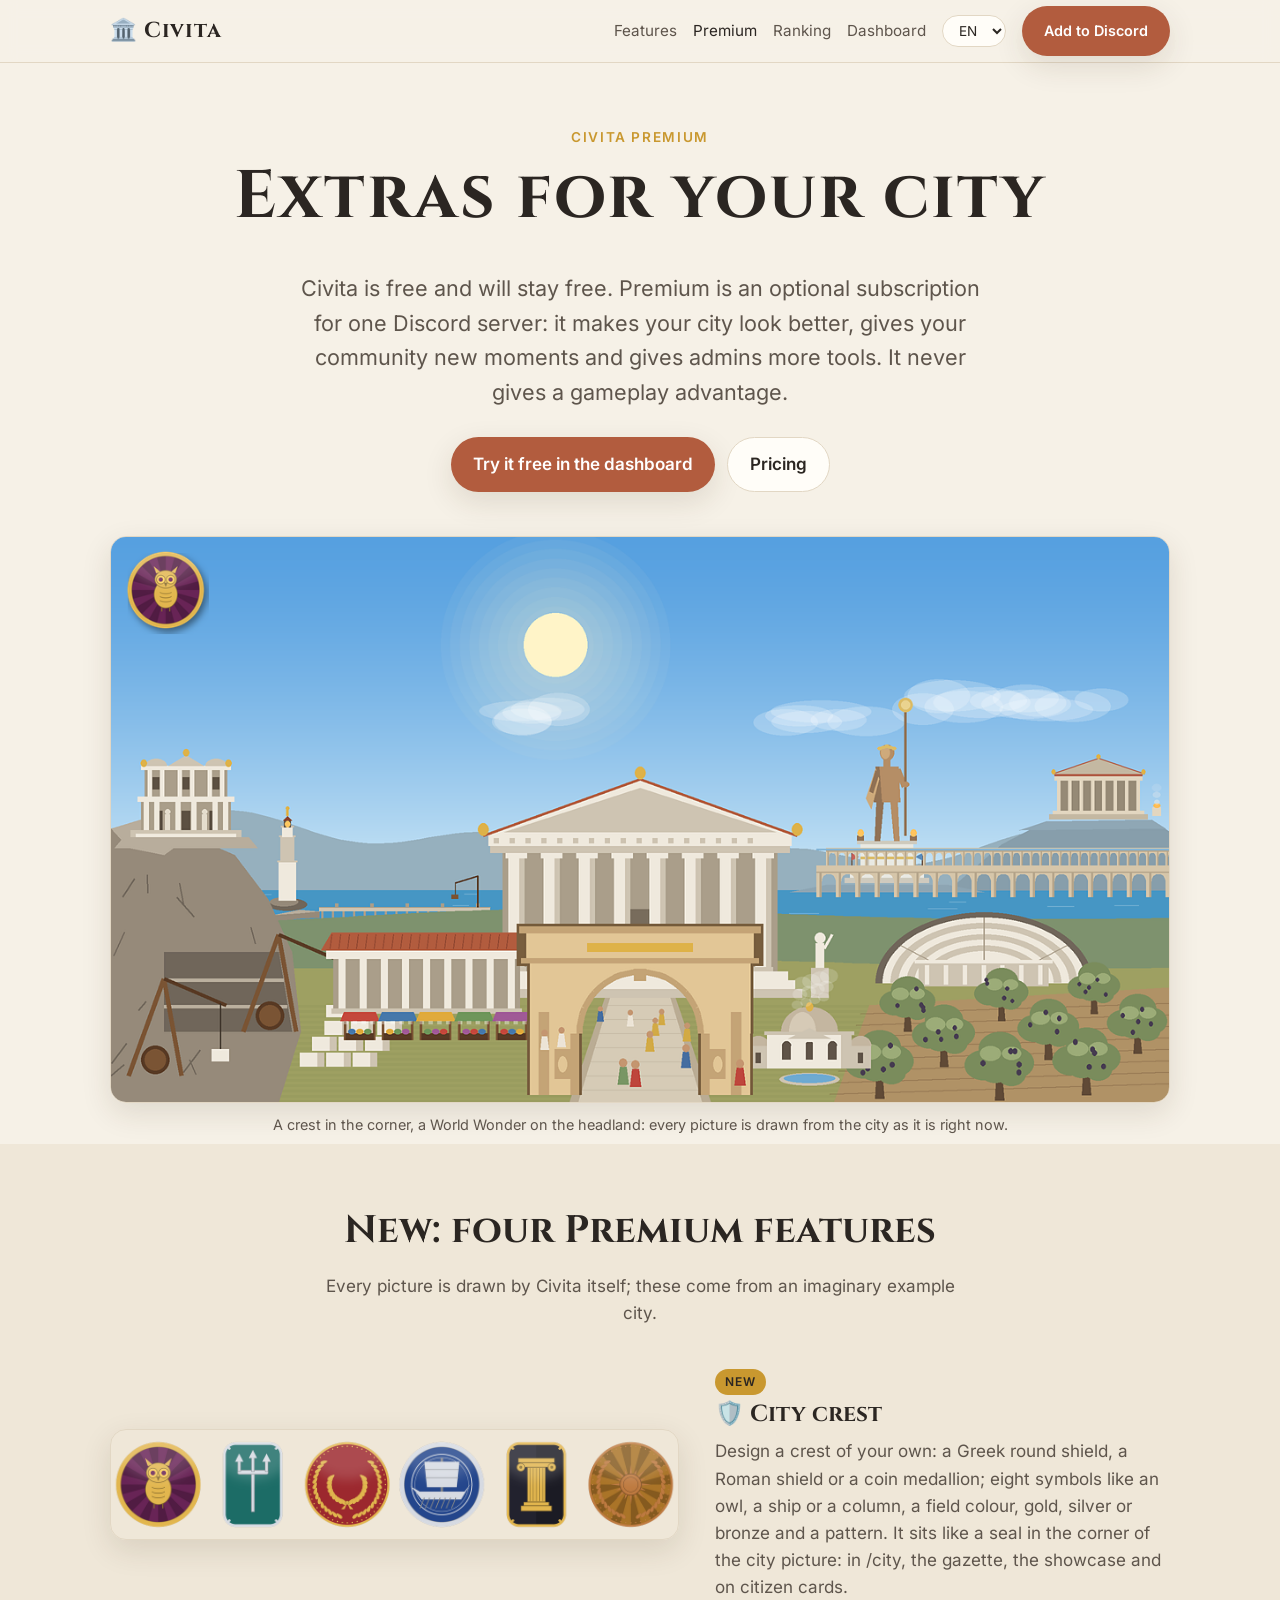
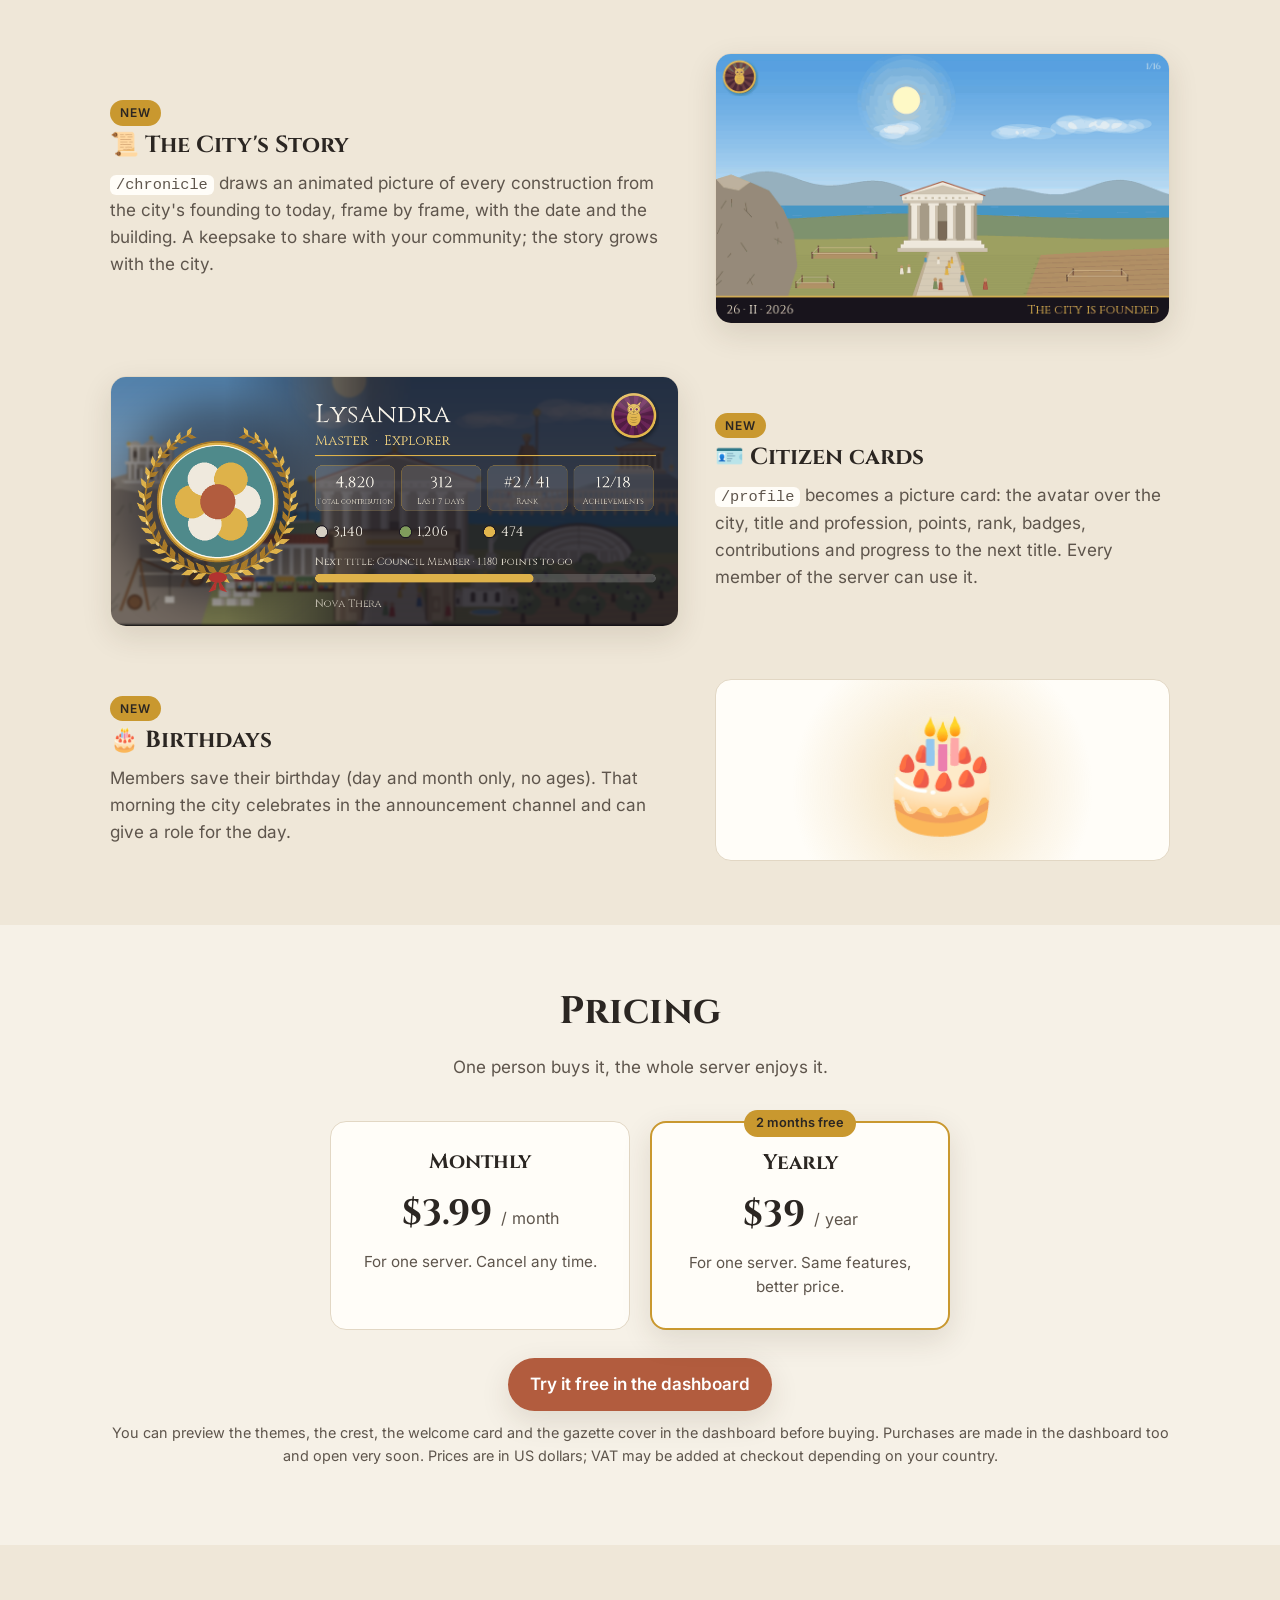
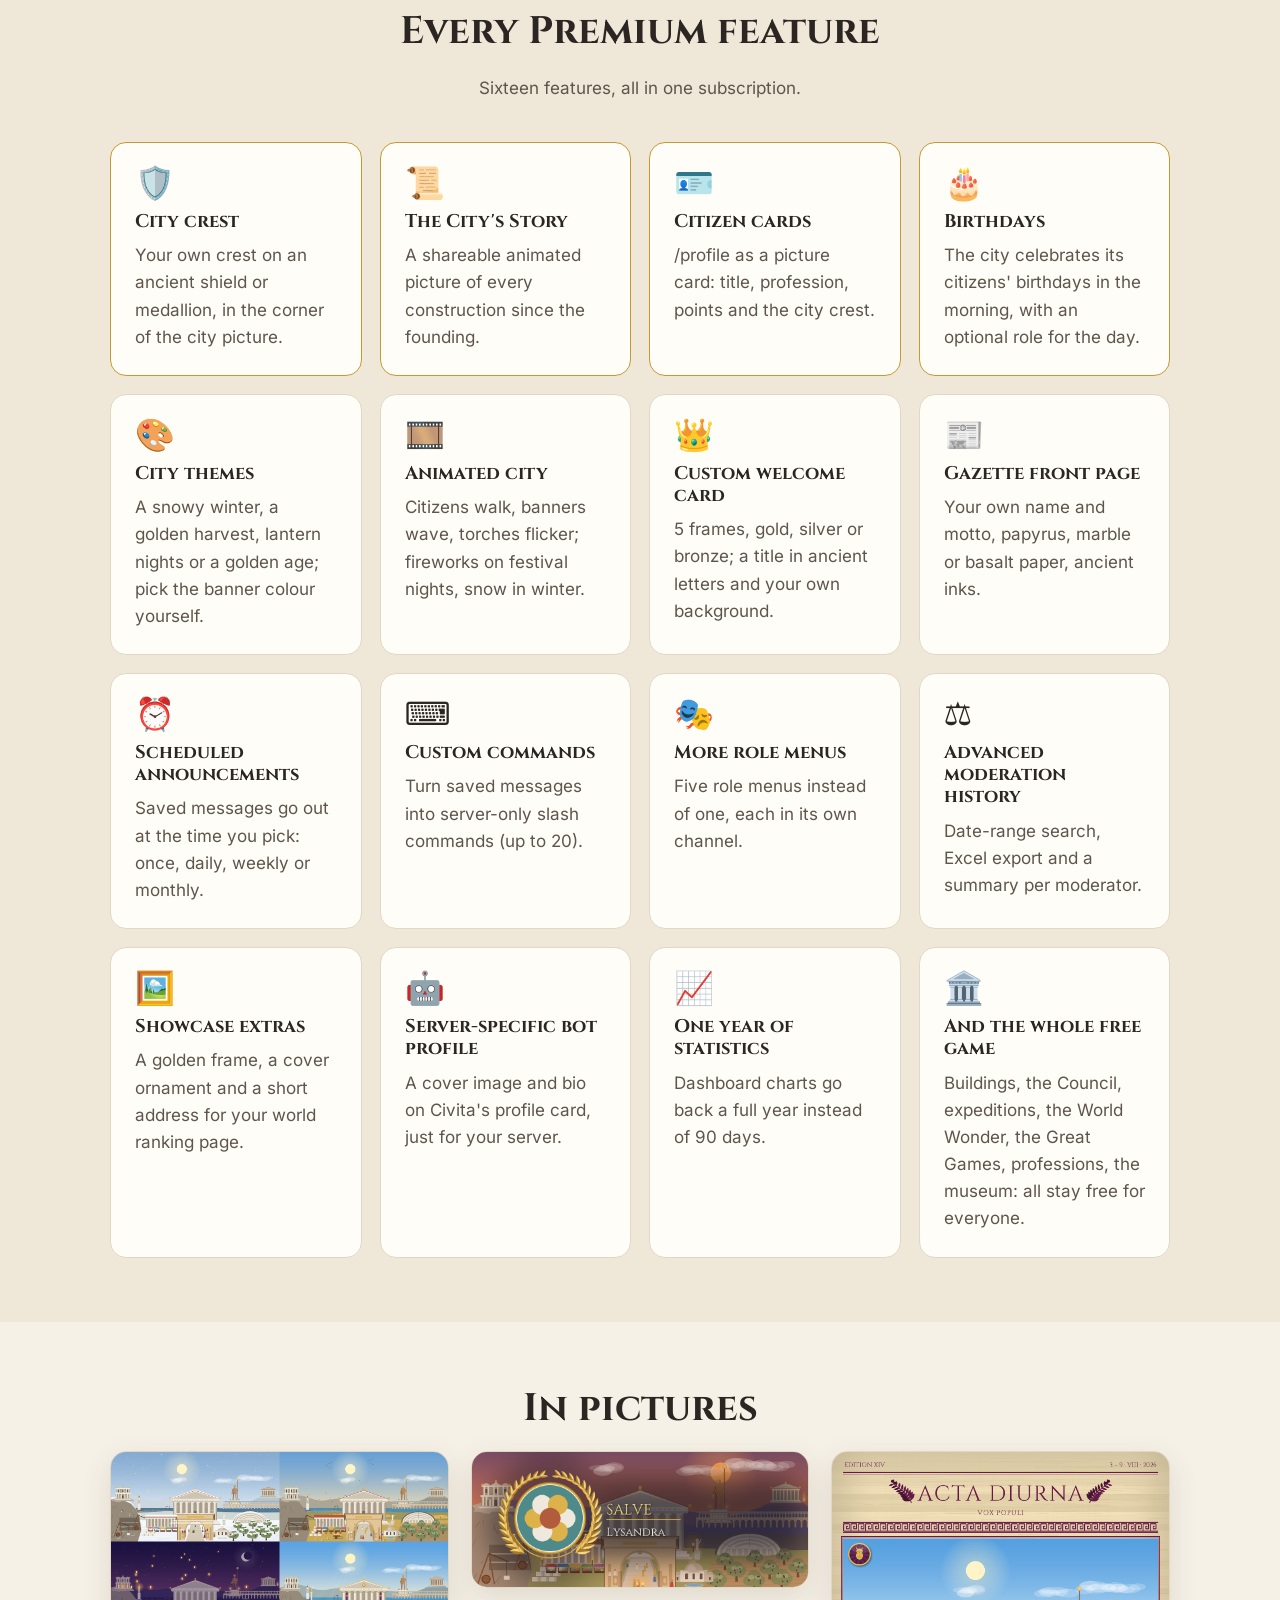
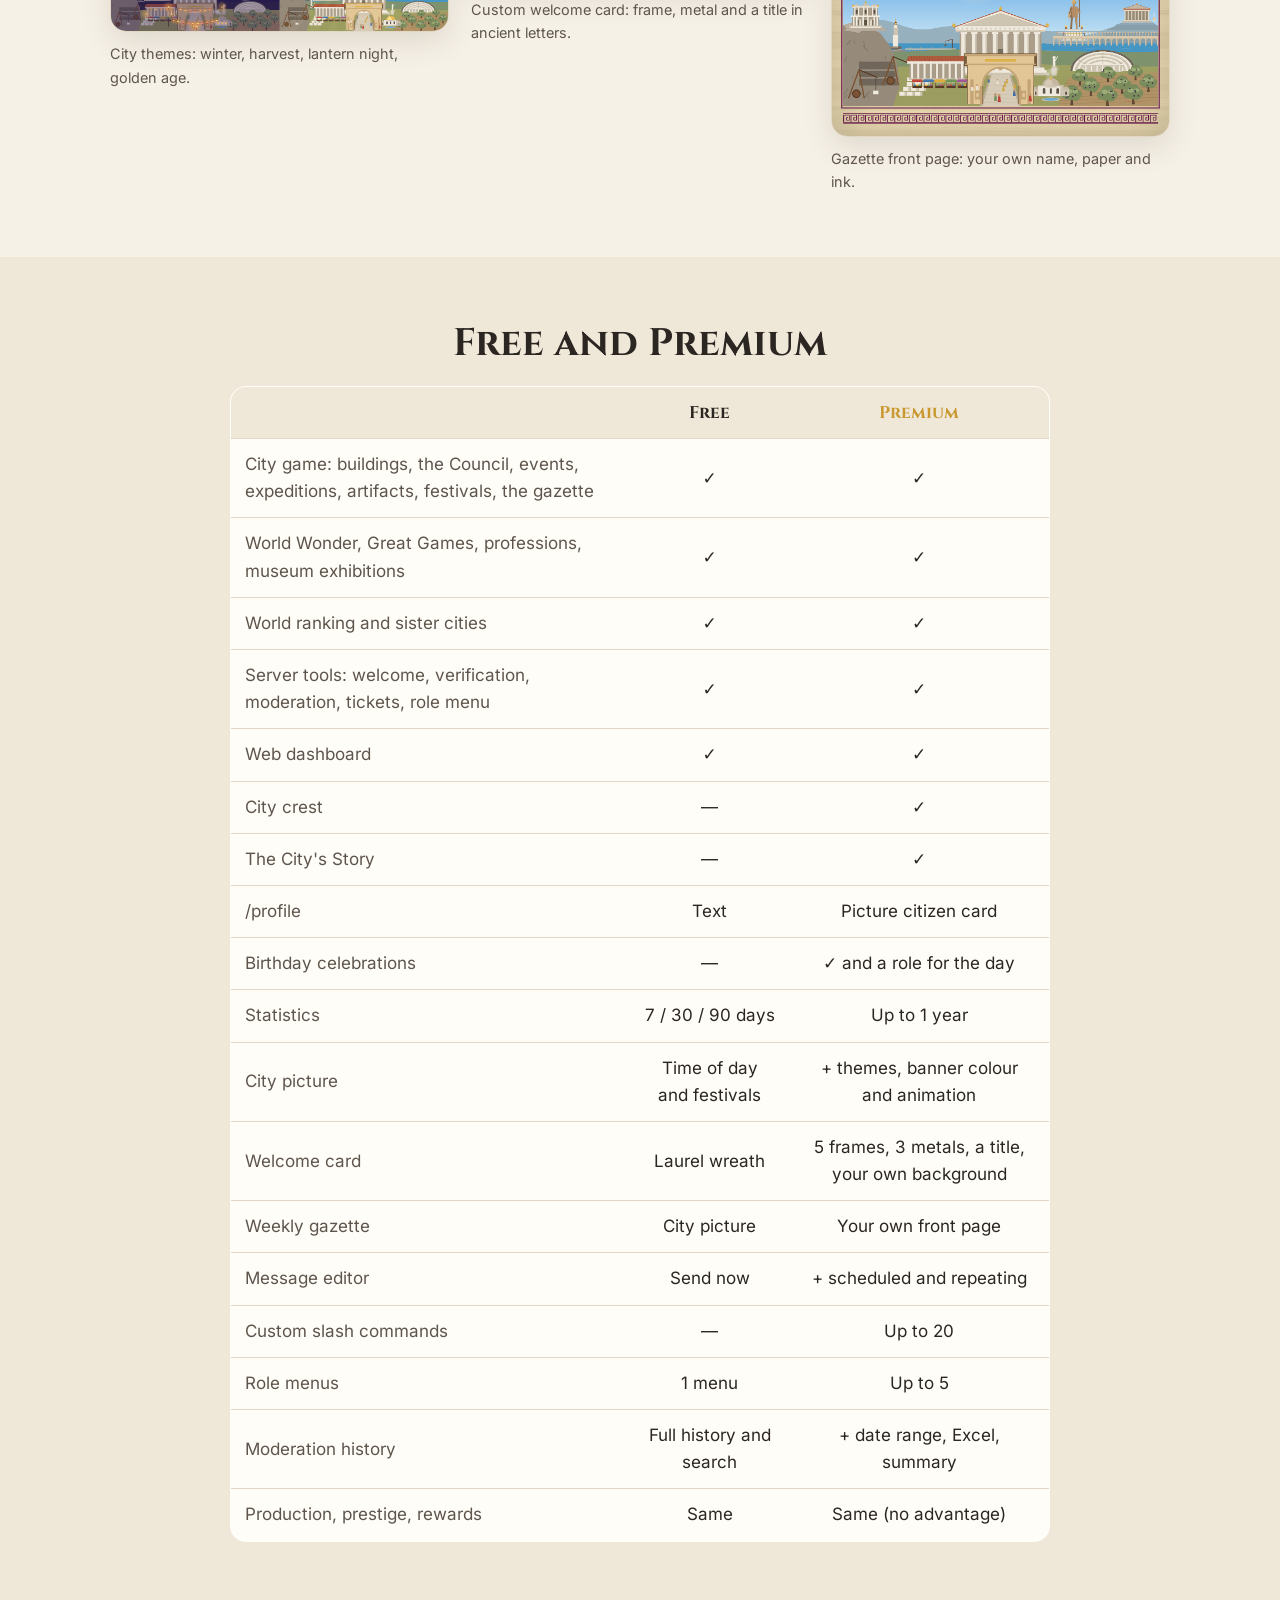
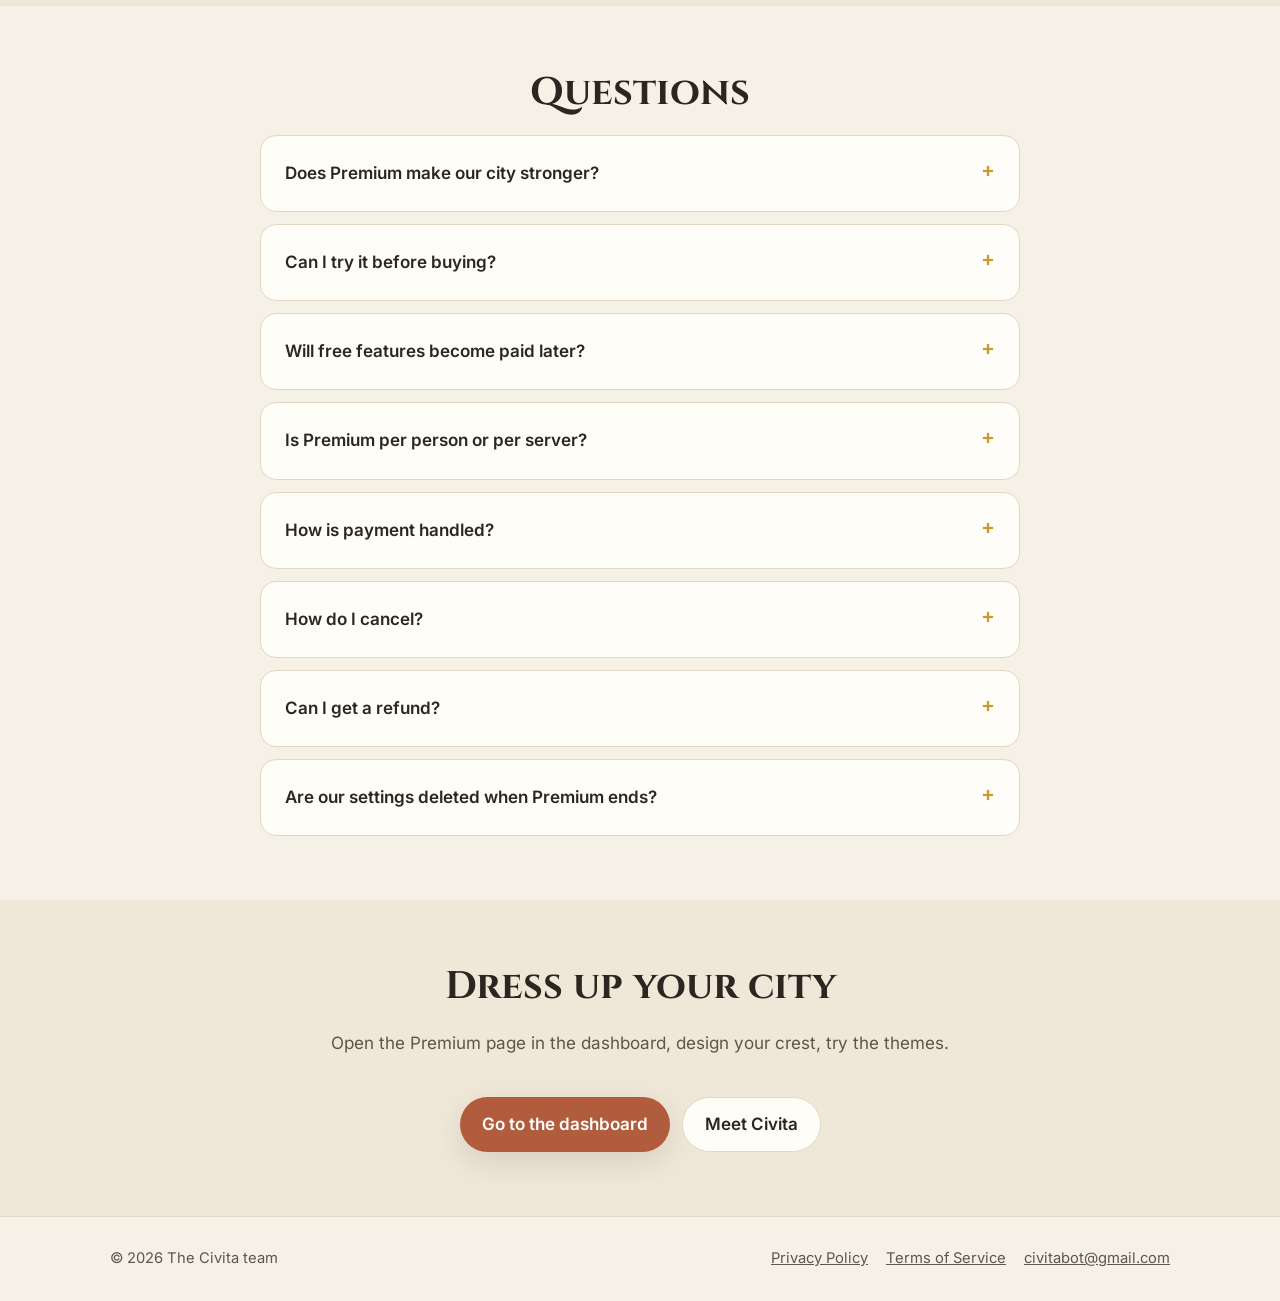
==== premium/index.html @ a746aa18 "Site: temiz adresler (/premium/, /privacy/, /terms/) ve tek sayfada dort dil Alt sayfalar scripts/bu" ====
<!doctype html>
<html lang="tr">
<head>
  <meta charset="utf-8">
  <meta name="viewport" content="width=device-width, initial-scale=1">
  <title>Civita Premium — şehrine ekstralar</title>
  <meta name="description" content="Civita Premium, sunucu başına isteğe bağlı bir abonelik: şehir arması, şehrin hikâyesi, vatandaş kartları, doğum günleri, temalar, hareketli şehir ve daha fazlası. Oyunda avantaj sağlamaz.">
  <meta property="og:title" content="Civita Premium — şehrine ekstralar">
  <meta property="og:description" content="Civita Premium, sunucu başına isteğe bağlı bir abonelik: şehir arması, şehrin hikâyesi, vatandaş kartları, doğum günleri, temalar, hareketli şehir ve daha fazlası. Oyunda avantaj sağlamaz.">
  <meta property="og:image" content="https://civita.kenzai.dev/img/premium-city.png">
  <meta property="og:url" content="https://civita.kenzai.dev/premium/">
  <meta name="twitter:card" content="summary_large_image">
  <link rel="canonical" href="https://civita.kenzai.dev/premium/">
  <link rel="icon" href="/favicon.svg" type="image/svg+xml">
  <link rel="stylesheet" href="/style.css?v=5">
</head>
<body>
  <nav class="nav">
    <div class="wrap">
      <a class="brand" lang="en" href="/">🏛️ Civita</a>
      <a class="link" href="/#features" data-i18n="nav_features">Özellikler</a>
      <a class="link" href="/premium/" data-i18n="nav_premium" aria-current="page">Premium</a>
      <a class="link" href="https://civita-panel.kenzai.dev/world" data-i18n="nav_world">Sıralama</a>
      <a class="link" href="https://civita-panel.kenzai.dev" data-i18n="nav_panel">Panel</a>
      <select class="lang" id="lang-select" aria-label="Dil / Language / Sprache / Idioma">
        <option value="tr">TR</option>
        <option value="en">EN</option>
        <option value="de">DE</option>
        <option value="es">ES</option>
      </select>
      <a class="btn btn-primary btn-small invite" href="#" data-i18n="nav_add">Sunucuna Ekle</a>
    </div>
  </nav>
  <header class="hero premium-hero">
    <div class="wrap">
      <p class="eyebrow">Civita Premium</p>
      <h1 data-i18n="hero_title">Şehrine ekstralar</h1>
      <p class="tagline" data-i18n="hero_text">Civita ücretsizdir ve ücretsiz kalacak. Premium, tek bir Discord sunucusu için isteğe bağlı bir abonelik: şehrini daha güzel gösterir, topluluğuna yeni anlar, yöneticilere daha çok araç verir. Oyunda hiçbir zaman avantaj sağlamaz.</p>
      <div class="actions">
        <a class="btn btn-primary" href="https://civita-panel.kenzai.dev" data-i18n="try">Panelde ücretsiz dene</a>
        <a class="btn btn-ghost" href="#plans" data-i18n="pricing_link">Fiyatlar</a>
      </div>
      <figure><img class="shot" src="/img/premium-city.png" width="1200" height="640" data-i18n-alt="hero_alt" alt="Köşesinde mor zeminli altın baykuşlu bir arma ve burunda dev bronz bir heykel bulunan gelişmiş bir Civita şehri"><figcaption class="caption" data-i18n="hero_caption">Şehir arması köşede, Dünya Harikası burunda: her resim o anki şehre göre çizilir.</figcaption></figure>
    </div>
  </header>

  <section class="alt" id="new">
    <div class="wrap">
      <h2 class="section-title" data-i18n="new_title">Yeni: dört Premium özelliği</h2>
      <p class="section-lead" data-i18n="new_lead">Bütün görseller Civita&#x27;nın kendisi tarafından çizilir; aşağıdakiler hayali bir örnek şehirden.</p>
      <div class="showcase">
        <figure><img class="shot" src="/img/premium-crests.png" width="1200" height="230" loading="lazy" data-i18n-alt="crest_alt" alt="Altı farklı şehir arması: baykuş, üç dişli mızrak, defne, gemi, sütun ve güneş"></figure>
        <div>
          <p class="badge-new" data-i18n="badge_new">Yeni</p>
          <h3>🛡️ <span data-i18n="crest_title">Şehir arması</span></h3>
          <p data-i18n-html="crest_html">Şehrine özel bir arma tasarla: Yunan yuvarlak kalkanı, Roma kalkanı ya da sikke madalyonu; baykuş, gemi, sütun gibi sekiz simge, zemin rengi, altın, gümüş ya da bronz ve bir desen. Arma şehrin resminin köşesinde mühür gibi durur: /city'de, gazetede, vitrinde, vatandaş kartlarında.</p>
        </div>
      </div>
      <div class="showcase reverse">
        <figure><img class="shot" src="/img/premium-story-tr.gif" data-src-lang="premium-story-{lang}.gif" width="960" height="568" loading="lazy" data-i18n-alt="story_alt" alt="Bir şehrin kuruluşundan bugüne her inşaatı tarihleriyle gösteren hareketli resim"></figure>
        <div>
          <p class="badge-new" data-i18n="badge_new">Yeni</p>
          <h3>📜 <span data-i18n="story_title">Şehrin Hikâyesi</span></h3>
          <p data-i18n-html="story_html"><code>/tarihçe</code> şehrin kuruluş gününden bugüne her inşaatını, tarihi ve bina adıyla birlikte kare kare gösteren hareketli bir resim çizer. Topluluğunla paylaşmak için güzel bir anı; şehir büyüdükçe hikâye de uzar.</p>
        </div>
      </div>
      <div class="showcase">
        <figure><img class="shot" src="/img/premium-card-tr.png" data-src-lang="premium-card-{lang}.png" width="1000" height="440" loading="lazy" data-i18n-alt="card_alt" alt="Defne çerçeveli profil resmi, unvan, meslek, puanlar ve ilerleme çubuğu olan bir vatandaş kartı"></figure>
        <div>
          <p class="badge-new" data-i18n="badge_new">Yeni</p>
          <h3>🪪 <span data-i18n="card_title">Vatandaş kartları</span></h3>
          <p data-i18n-html="card_html"><code>/profil</code> resimli bir karta dönüşür: şehrin üzerinde profil resmi, unvan ve meslek, puanlar, sıra, rozetler, katkılar ve sonraki unvana ilerleme. Sunucunun bütün üyeleri kullanır.</p>
        </div>
      </div>
      <div class="showcase reverse">
        <div class="birthday-art" aria-hidden="true">🎂</div>
        <div>
          <p class="badge-new" data-i18n="badge_new">Yeni</p>
          <h3>🎂 <span data-i18n="birthday_title">Doğum günleri</span></h3>
          <p data-i18n-html="birthday_html">Üyeler doğum gününü kaydeder (yalnızca gün ve ay, yaş sorulmaz). O sabah şehir duyuru kanalında kutlar; istersen doğum günü olana 24 saatlik bir rol verilir.</p>
        </div>
      </div>
    </div>
  </section>

  <section id="plans">
    <div class="wrap">
      <h2 class="section-title" data-i18n="plans_title">Fiyatlar</h2>
      <p class="section-lead" data-i18n="plans_lead">Bir kişi alır, bütün sunucu faydalanır.</p>
      <div class="plans">
        <div class="plan">
          <h2 data-i18n="monthly">Aylık</h2>
          <p class="price"><span class="amount" data-i18n="monthly_price">3,99 $</span> <span data-i18n="per_month">/ ay</span></p>
          <p class="plan-note" data-i18n="monthly_note">Bir sunucu için. İstediğin zaman iptal et.</p>
        </div>
        <div class="plan plan-best">
          <p class="badge" data-i18n="yearly_badge">2 ay bedava</p>
          <h2 data-i18n="yearly">Yıllık</h2>
          <p class="price"><span class="amount" data-i18n="yearly_price">39 $</span> <span data-i18n="per_year">/ yıl</span></p>
          <p class="plan-note" data-i18n="yearly_note">Bir sunucu için. Aynı özellikler, daha uygun fiyat.</p>
        </div>
      </div>
      <p class="plans-cta"><a class="btn btn-primary" href="https://civita-panel.kenzai.dev" data-i18n="try">Panelde ücretsiz dene</a></p>
      <p class="caption center" data-i18n="plans_caption">Temaları, armayı, hoş geldin kartını ve gazete kapağını panelde satın almadan önce deneyebilirsin. Satın alma da panelden yapılır ve çok yakında açılıyor. Fiyatlar ABD doları cinsindendir; ülkene göre ödeme sırasında KDV eklenebilir.</p>
    </div>
  </section>

  <section class="alt" id="features">
    <div class="wrap">
      <h2 class="section-title" data-i18n="features_title">Bütün Premium özellikleri</h2>
      <p class="section-lead" data-i18n="features_lead">On altı özellik, hepsi tek abonelikte.</p>
      <div class="features">
        <div class="feature feature-premium"><div class="icon">🛡️</div><h3 data-i18n="fx_crest_t">Şehir arması</h3><p data-i18n="fx_crest_d">Antik bir kalkan ya da madalyon üzerinde şehrine özel arma; şehrin resminin köşesinde.</p></div>
        <div class="feature feature-premium"><div class="icon">📜</div><h3 data-i18n="fx_story_t">Şehrin Hikâyesi</h3><p data-i18n="fx_story_d">Kuruluştan bugüne her inşaatı gösteren, paylaşılabilir hareketli resim.</p></div>
        <div class="feature feature-premium"><div class="icon">🪪</div><h3 data-i18n="fx_card_t">Vatandaş kartları</h3><p data-i18n="fx_card_d">/profil resimli bir kart olarak çıkar: unvan, meslek, puanlar ve şehrin arması.</p></div>
        <div class="feature feature-premium"><div class="icon">🎂</div><h3 data-i18n="fx_birthday_t">Doğum günleri</h3><p data-i18n="fx_birthday_d">Şehir vatandaşlarının doğum gününü sabah kutlar; isteğe bağlı günlük rol.</p></div>
        <div class="feature"><div class="icon">🎨</div><h3 data-i18n="fx_themes_t">Şehir temaları</h3><p data-i18n="fx_themes_d">Karlı bir kış, altın bir hasat, fenerli geceler ya da bir altın çağ; bayrak rengini kendin seç.</p></div>
        <div class="feature"><div class="icon">🎞️</div><h3 data-i18n="fx_animated_t">Hareketli şehir</h3><p data-i18n="fx_animated_d">Vatandaşlar yürür, bayraklar dalgalanır, meşaleler titrer; festival gecelerinde havai fişek, kışın kar.</p></div>
        <div class="feature"><div class="icon">👑</div><h3 data-i18n="fx_welcome_t">Özel hoş geldin kartı</h3><p data-i18n="fx_welcome_d">5 çerçeve, altın, gümüş ya da bronz; antik harflerle başlık ve kendi arka planın.</p></div>
        <div class="feature"><div class="icon">📰</div><h3 data-i18n="fx_gazette_t">Gazete ön sayfası</h3><p data-i18n="fx_gazette_d">Kendi adın ve sloganın, papirüs, mermer ya da bazalt kâğıt, antik mürekkepler.</p></div>
        <div class="feature"><div class="icon">⏰</div><h3 data-i18n="fx_schedules_t">Zamanlanmış duyurular</h3><p data-i18n="fx_schedules_d">Kayıtlı mesajlar seçtiğin saatte gider: bir kez, her gün, her hafta ya da her ay.</p></div>
        <div class="feature"><div class="icon">⌨️</div><h3 data-i18n="fx_commands_t">Özel komutlar</h3><p data-i18n="fx_commands_d">Kayıtlı mesajlarını sunucuna özel slash komutlarına dönüştür (20&#x27;ye kadar).</p></div>
        <div class="feature"><div class="icon">🎭</div><h3 data-i18n="fx_roles_t">Birden çok rol menüsü</h3><p data-i18n="fx_roles_d">Bir yerine beş rol menüsü, her biri kendi kanalında.</p></div>
        <div class="feature"><div class="icon">⚖️</div><h3 data-i18n="fx_mod_t">Gelişmiş moderasyon geçmişi</h3><p data-i18n="fx_mod_d">Tarih aralığıyla arama, Excel&#x27;e aktarma ve moderatör özeti.</p></div>
        <div class="feature"><div class="icon">🖼️</div><h3 data-i18n="fx_showcase_t">Vitrin süsleri</h3><p data-i18n="fx_showcase_d">Dünya sıralamasındaki sayfana altın çerçeve, kapak süsü ve kısa bir adres.</p></div>
        <div class="feature"><div class="icon">🤖</div><h3 data-i18n="fx_bot_t">Sunucuya özel bot profili</h3><p data-i18n="fx_bot_d">Civita&#x27;nın profil kartında sunucuna özel kapak ve açıklama.</p></div>
        <div class="feature"><div class="icon">📈</div><h3 data-i18n="fx_stats_t">1 yıllık istatistik</h3><p data-i18n="fx_stats_d">Paneldeki grafikler 90 gün yerine tam bir yıl geriye gider.</p></div>
        <div class="feature"><div class="icon">🏛️</div><h3 data-i18n="fx_free_t">Ve bütün ücretsiz oyun</h3><p data-i18n="fx_free_d">Binalar, Meclis, seferler, Dünya Harikası, Büyük Oyunlar, meslekler, müze: hepsi herkes için ücretsiz kalır.</p></div>
      </div>
    </div>
  </section>

  <section>
    <div class="wrap">
      <h2 class="section-title" data-i18n="gallery_title">Görsellerle</h2>
      <div class="gallery">
        <figure><img class="shot" src="/img/premium-themes.png" width="1200" height="640" loading="lazy" data-i18n-alt="g_themes_alt" alt="Aynı şehrin dört teması: kış, hasat, fener gecesi ve altın çağ"><figcaption class="caption" data-i18n="g_themes">Şehir temaları: kış, hasat, fener gecesi, altın çağ.</figcaption></figure>
        <figure><img class="shot" src="/img/premium-welcome.png" width="1000" height="400" loading="lazy" data-i18n-alt="g_welcome_alt" alt="Altın taçlı çerçevede bir profil resmi ve Salve başlığı olan hoş geldin kartı"><figcaption class="caption" data-i18n="g_welcome">Özel hoş geldin kartı: çerçeve, metal ve antik harflerle başlık.</figcaption></figure>
        <figure><img class="shot" src="/img/premium-gazette.png" loading="lazy" data-i18n-alt="g_gazette_alt" alt="Papirüs kâğıtlı, Acta Diurna adlı antik bir gazete ön sayfası"><figcaption class="caption" data-i18n="g_gazette">Gazete ön sayfası: kendi adın, kâğıdın ve mürekkebin.</figcaption></figure>
      </div>
    </div>
  </section>

  <section class="alt">
    <div class="wrap">
      <h2 class="section-title" data-i18n="compare_title">Ücretsiz ve Premium</h2>
      <div class="compare-box">
        <table class="compare">
          <thead><tr><th></th><th data-i18n="col_free">Ücretsiz</th><th>Premium</th></tr></thead>
          <tbody>
            <tr><td data-i18n="c_game">Şehir oyunu: binalar, Meclis, olaylar, seferler, eserler, festivaller, gazete</td><td>✓</td><td>✓</td></tr>
            <tr><td data-i18n="c_new">Dünya Harikası, Büyük Oyunlar, meslekler, müze sergileri</td><td>✓</td><td>✓</td></tr>
            <tr><td data-i18n="c_world">Dünya sıralaması ve kardeş şehirler</td><td>✓</td><td>✓</td></tr>
            <tr><td data-i18n="c_tools">Sunucu araçları: hoş geldin, doğrulama, moderasyon, destek talepleri, rol menüsü</td><td>✓</td><td>✓</td></tr>
            <tr><td data-i18n="c_panel">Web paneli</td><td>✓</td><td>✓</td></tr>
            <tr><td data-i18n="c_crest">Şehir arması</td><td>—</td><td>✓</td></tr>
            <tr><td data-i18n="c_story">Şehrin Hikâyesi</td><td>—</td><td>✓</td></tr>
            <tr><td data-i18n="c_profile">/profil</td><td data-i18n="c_profile_free">Yazılı</td><td data-i18n="c_profile_premium">Resimli vatandaş kartı</td></tr>
            <tr><td data-i18n="c_birthday">Doğum günü kutlamaları</td><td>—</td><td data-i18n="c_birthday_premium">✓ ve günlük rol</td></tr>
            <tr><td data-i18n="c_stats">İstatistikler</td><td data-i18n="c_stats_free">7 / 30 / 90 gün</td><td data-i18n="c_stats_premium">1 yıla kadar</td></tr>
            <tr><td data-i18n="c_picture">Şehir resmi</td><td data-i18n="c_picture_free">Gün saati ve festivaller</td><td data-i18n="c_picture_premium">+ temalar, bayrak rengi ve hareket</td></tr>
            <tr><td data-i18n="c_welcome">Hoş geldin kartı</td><td data-i18n="c_welcome_free">Defne çelengi</td><td data-i18n="c_welcome_premium">5 çerçeve, 3 metal, başlık, kendi arka planın</td></tr>
            <tr><td data-i18n="c_gazette">Haftalık gazete</td><td data-i18n="c_gazette_free">Şehir resmi</td><td data-i18n="c_gazette_premium">Kendi ön sayfan</td></tr>
            <tr><td data-i18n="c_messages">Mesaj düzenleyici</td><td data-i18n="c_messages_free">Hemen gönder</td><td data-i18n="c_messages_premium">+ zamanlanmış ve tekrarlı</td></tr>
            <tr><td data-i18n="c_custom">Özel slash komutları</td><td>—</td><td data-i18n="c_custom_premium">20&#x27;ye kadar</td></tr>
            <tr><td data-i18n="c_menus">Rol menüleri</td><td data-i18n="c_menus_free">1 menü</td><td data-i18n="c_menus_premium">5 menüye kadar</td></tr>
            <tr><td data-i18n="c_modlog">Moderasyon geçmişi</td><td data-i18n="c_modlog_free">Bütün geçmiş ve arama</td><td data-i18n="c_modlog_premium">+ tarih aralığı, Excel, özet</td></tr>
            <tr><td data-i18n="c_fair">Üretim, prestij, ödüller</td><td data-i18n="c_fair_free">Aynı</td><td data-i18n="c_fair_premium">Aynı (avantaj yok)</td></tr>
          </tbody>
        </table>
      </div>
    </div>
  </section>

  <section id="faq">
    <div class="wrap">
      <h2 class="section-title" data-i18n="faq_title">Sorular</h2>
      <div class="faq">
        <details class="faq-item"><summary data-i18n="faq_power_q">Premium şehrimizi güçlendirir mi?</summary><p data-i18n="faq_power_a">Hayır. Premium şehirler ücretsiz olanlarla tam olarak aynı üretir, aynı ödülleri alır ve ek prestij kazanmaz; dünya sıralaması ve Büyük Oyunlar adil kalır.</p></details>
        <details class="faq-item"><summary data-i18n="faq_try_q">Satın almadan deneyebilir miyim?</summary><p data-i18n="faq_try_a">Evet. Panelin Premium sayfasında temaları, şehir armasını, hoş geldin kartını ve gazete kapağını önizleyebilirsin. Kaydetmek için Premium gerekir.</p></details>
        <details class="faq-item"><summary data-i18n="faq_free_q">Ücretsiz özellikler ileride ücretli olur mu?</summary><p data-i18n="faq_free_a">Hayır. Bugün ücretsiz olan her şey ücretsiz kalır.</p></details>
        <details class="faq-item"><summary data-i18n="faq_server_q">Premium bir kişiye mi, sunucuya mı?</summary><p data-i18n="faq_server_a">Sunucuya. Bir yönetici alır, o sunucudaki herkes faydalanır. Birden çok sunucun varsa her biri için ayrı abonelik gerekir.</p></details>
        <details class="faq-item"><summary data-i18n="faq_pay_q">Ödeme nasıl alınıyor?</summary><p data-i18n="faq_pay_a">Ödemeleri satıcımız Lemon Squeezy alır (&quot;merchant of record&quot;). Kart bilgilerin onlara gider, Civita&#x27;ya hiç gelmez. Makbuzun e-postayla gelir.</p></details>
        <details class="faq-item"><summary data-i18n="faq_cancel_q">Nasıl iptal ederim?</summary><p data-i18n="faq_cancel_a">Panelden ya da makbuzundaki linkten istediğin zaman iptal et. Premium, ödediğin sürenin sonuna kadar açık kalır ve yenilenmez.</p></details>
        <details class="faq-item"><summary data-i18n="faq_refund_q">İade alabilir miyim?</summary><p data-i18n="faq_refund_a">Evet. Premium sana göre değilse ilk ödemenden sonraki 14 gün içinde bize e-posta at, tamamını iade edelim.</p></details>
        <details class="faq-item"><summary data-i18n="faq_keep_q">Premium biterse ayarlarımız silinir mi?</summary><p data-i18n="faq_keep_a">Hayır. Arma, tema, kart ve gazete ayarların saklanır; Premium&#x27;u yeniden açtığında hepsi geri gelir.</p></details>
      </div>
    </div>
  </section>

  <section class="alt cta">
    <div class="wrap">
      <h2 class="section-title" data-i18n="cta_title">Şehrini süsle</h2>
      <p class="section-lead" data-i18n="cta_lead">Panelde Premium sayfasını aç, armanı tasarla, temaları dene.</p>
      <div class="actions"><a class="btn btn-primary" href="https://civita-panel.kenzai.dev" data-i18n="cta_panel">Panele git</a><a class="btn btn-ghost" href="/" data-i18n="cta_home">Civita&#x27;yı tanı</a></div>
    </div>
  </section>
  <footer>
    <div class="wrap">
      <span data-i18n="foot_team">© 2026 Civita ekibi</span>
      <div class="links">
        <a href="/privacy/" data-i18n="foot_privacy">Gizlilik Politikası</a>
        <a href="/terms/" data-i18n="foot_terms">Kullanım Koşulları</a>
        <a href="mailto:civitabot@gmail.com">civitabot@gmail.com</a>
      </div>
    </div>
  </footer>
  <script src="/premium/texts.js?v=5"></script>
  <script src="/site.js?v=5"></script>
</body>
</html>
---- style.css ----
/* Civita — web sitesi. Antik kent teması: mermer, kiremit, altın. */

/* Yazı tipleri sitenin içinde (fonts/): dışarıdan (Google) çekilince bazı tarayıcılar engelliyor,
   ayrıca ziyaretçinin IP'si üçüncü tarafa gitmiyor. İkisi de değişken yazı tipi, lisans: OFL. */
@font-face {
  font-family: "Cinzel";
  font-weight: 600 700;
  font-display: swap;
  src: url(fonts/cinzel-latin-ext.woff2) format("woff2");
  unicode-range: U+0100-02BA, U+02BD-02C5, U+02C7-02CC, U+02CE-02D7, U+02DD-02FF, U+0304, U+0308, U+0329, U+1D00-1DBF, U+1E00-1E9F, U+1EF2-1EFF, U+2020, U+20A0-20AB, U+20AD-20C0, U+2113, U+2C60-2C7F, U+A720-A7FF;
}
@font-face {
  font-family: "Cinzel";
  font-weight: 600 700;
  font-display: swap;
  src: url(fonts/cinzel-latin.woff2) format("woff2");
  unicode-range: U+0000-00FF, U+0131, U+0152-0153, U+02BB-02BC, U+02C6, U+02DA, U+02DC, U+0304, U+0308, U+0329, U+2000-206F, U+20AC, U+2122, U+2191, U+2193, U+2212, U+2215, U+FEFF, U+FFFD;
}
@font-face {
  font-family: "Inter";
  font-weight: 400 600;
  font-display: swap;
  src: url(fonts/inter-latin-ext.woff2) format("woff2");
  unicode-range: U+0100-02BA, U+02BD-02C5, U+02C7-02CC, U+02CE-02D7, U+02DD-02FF, U+0304, U+0308, U+0329, U+1D00-1DBF, U+1E00-1E9F, U+1EF2-1EFF, U+2020, U+20A0-20AB, U+20AD-20C0, U+2113, U+2C60-2C7F, U+A720-A7FF;
}
@font-face {
  font-family: "Inter";
  font-weight: 400 600;
  font-display: swap;
  src: url(fonts/inter-latin.woff2) format("woff2");
  unicode-range: U+0000-00FF, U+0131, U+0152-0153, U+02BB-02BC, U+02C6, U+02DA, U+02DC, U+0304, U+0308, U+0329, U+2000-206F, U+20AC, U+2122, U+2191, U+2193, U+2212, U+2215, U+FEFF, U+FFFD;
}

:root {
  --bg: #f6f1e7;
  --bg-alt: #efe7d8;
  --card: #fffdf8;
  --ink: #2b2622;
  --ink-soft: #5e554c;
  --line: #e2d7c4;
  --terracotta: #b25c3e;
  --terracotta-dark: #8c442e;
  --gold: #c9982f;
  --sea: #2e6f8e;
  --olive: #6f8250;
  --shadow: 0 10px 30px rgba(60, 40, 20, 0.12);
  --radius: 16px;
  color-scheme: light;
}

@media (prefers-color-scheme: dark) {
  :root:not([data-theme="light"]) {
    --bg: #12151f;
    --bg-alt: #181c28;
    --card: #1e2331;
    --ink: #efe9dd;
    --ink-soft: #b9b2a6;
    --line: #2d3345;
    --terracotta: #d9774f;
    --terracotta-dark: #b8603d;
    --gold: #e2b95a;
    --sea: #6fb0cf;
    --olive: #9db27a;
    --shadow: 0 10px 30px rgba(0, 0, 0, 0.35);
    color-scheme: dark;
  }
}

* { box-sizing: border-box; }

html { scroll-behavior: smooth; }

body {
  margin: 0;
  background: var(--bg);
  color: var(--ink);
  font-family: "Inter", system-ui, -apple-system, "Segoe UI", sans-serif;
  font-size: 17px;
  line-height: 1.6;
}

img { max-width: 100%; display: block; }

a { color: var(--terracotta); }

h1, h2, h3 {
  font-family: "Cinzel", Georgia, serif;
  line-height: 1.2;
  margin: 0 0 0.5em;
}

.wrap { max-width: 1100px; margin: 0 auto; padding: 0 20px; }

/* --- Üst çubuk --- */
.nav {
  position: sticky;
  top: 0;
  z-index: 10;
  background: color-mix(in srgb, var(--bg) 88%, transparent);
  backdrop-filter: blur(8px);
  border-bottom: 1px solid var(--line);
}
.nav .wrap { display: flex; align-items: center; gap: 16px; height: 62px; }
.brand {
  font-family: "Cinzel", Georgia, serif;
  font-weight: 700;
  font-size: 1.35rem;
  color: var(--ink);
  text-decoration: none;
  letter-spacing: 0.04em;
  margin-right: auto;
}
.nav a.link { color: var(--ink-soft); text-decoration: none; font-size: 0.95rem; }
.nav a.link:hover, .nav a.link[aria-current="page"] { color: var(--ink); }
.btn-small { padding: 8px 16px; font-size: 0.9rem; white-space: nowrap; }
details.faq-item summary { cursor: pointer; font-weight: 600; list-style: none; display: flex; justify-content: space-between; gap: 12px; }
details.faq-item summary::-webkit-details-marker { display: none; }
details.faq-item summary::after { content: "+"; color: var(--gold); font-size: 1.3rem; line-height: 1; }
details.faq-item[open] summary::after { content: "–"; }
details.faq-item p { margin-top: 10px; }
.price .amount { font: inherit; color: inherit; }
.lang {
  border: 1px solid var(--line);
  background: var(--card);
  color: var(--ink);
  border-radius: 999px;
  padding: 6px 12px;
  font: inherit;
  font-size: 0.85rem;
  cursor: pointer;
}

/* --- Düğmeler --- */
.btn {
  display: inline-flex;
  align-items: center;
  gap: 8px;
  padding: 13px 22px;
  border-radius: 999px;
  font-weight: 600;
  text-decoration: none;
  transition: transform 0.15s ease, background 0.15s ease;
}
.btn:hover { transform: translateY(-2px); }
.btn-primary { background: var(--terracotta); color: #fff; box-shadow: var(--shadow); }
.btn-primary:hover { background: var(--terracotta-dark); }
.btn-ghost { border: 1px solid var(--line); color: var(--ink); background: var(--card); }

/* --- Giriş --- */
.hero { padding: 64px 0 40px; text-align: center; }
.hero h1 { font-size: clamp(2.4rem, 6vw, 4.2rem); letter-spacing: 0.03em; }
.hero .tagline { font-size: clamp(1.1rem, 2.4vw, 1.35rem); color: var(--ink-soft); max-width: 680px; margin: 0 auto 28px; }
.hero .actions { display: flex; gap: 12px; justify-content: center; flex-wrap: wrap; }
.hero figure { margin: 44px auto 0; }
.shot {
  border-radius: var(--radius);
  box-shadow: var(--shadow);
  border: 1px solid var(--line);
  width: 100%;
  height: auto;
}
.caption { color: var(--ink-soft); font-size: 0.9rem; margin-top: 10px; }

/* --- Bölümler --- */
section { padding: 64px 0; }
section.alt { background: var(--bg-alt); }
.section-title { text-align: center; font-size: clamp(1.7rem, 4vw, 2.4rem); }
.section-lead { text-align: center; color: var(--ink-soft); max-width: 640px; margin: 0 auto 40px; }

.steps { display: grid; grid-template-columns: repeat(auto-fit, minmax(240px, 1fr)); gap: 20px; }
.step, .feature, .faq-item {
  background: var(--card);
  border: 1px solid var(--line);
  border-radius: var(--radius);
  padding: 24px;
}
.step .icon, .feature .icon { font-size: 2rem; line-height: 1; margin-bottom: 12px; }
.step h3, .feature h3 { font-size: 1.15rem; }
.step p, .feature p { margin: 0; color: var(--ink-soft); }
.feature-premium { border-color: var(--gold, #d9ab4f); }
.feature .more { display: inline-block; margin-top: 10px; font-weight: 600; text-decoration: none; }

.features { display: grid; grid-template-columns: repeat(auto-fit, minmax(250px, 1fr)); gap: 18px; }

.gallery { display: grid; grid-template-columns: repeat(auto-fit, minmax(300px, 1fr)); gap: 22px; }
.gallery figure { margin: 0; }

.commands { display: grid; grid-template-columns: repeat(auto-fit, minmax(300px, 1fr)); gap: 22px; }
.commands h3 { font-size: 1.1rem; }
.commands ul { list-style: none; padding: 0; margin: 0; }
.commands li { padding: 8px 0; border-bottom: 1px dashed var(--line); color: var(--ink-soft); }
.commands code {
  font-family: ui-monospace, "Cascadia Code", Consolas, monospace;
  background: var(--bg-alt);
  color: var(--ink);
  padding: 2px 7px;
  border-radius: 6px;
  font-size: 0.92em;
}

.faq { max-width: 760px; margin: 0 auto; display: grid; gap: 12px; }
.faq-item h3 { font-family: "Inter", system-ui, sans-serif; font-size: 1.05rem; margin-bottom: 6px; }
.faq-item p { margin: 0; color: var(--ink-soft); }

.cta { text-align: center; }
.cta .actions { display: flex; gap: 12px; justify-content: center; flex-wrap: wrap; margin-top: 20px; }

footer { border-top: 1px solid var(--line); padding: 30px 0; color: var(--ink-soft); font-size: 0.92rem; }
footer .wrap { display: flex; flex-wrap: wrap; gap: 18px; align-items: center; }
footer .links { display: flex; gap: 18px; flex-wrap: wrap; margin-left: auto; }
footer a { color: var(--ink-soft); }

/* --- Hukuki belgeler --- */
.doc { max-width: 760px; margin: 0 auto; padding: 48px 20px 72px; }
.doc h1 { font-size: clamp(1.8rem, 4vw, 2.4rem); }
.doc h2 { font-size: 1.25rem; margin-top: 2em; }
.doc .updated { color: var(--ink-soft); font-size: 0.92rem; }
.doc li { margin: 6px 0; }
.doc .note { background: var(--bg-alt); border: 1px solid var(--line); border-radius: 12px; padding: 14px 18px; }

/* --- Premium --- */
.premium-hero { padding-bottom: 8px; }
.eyebrow { color: var(--gold); font-weight: 600; letter-spacing: 0.12em; text-transform: uppercase; font-size: 0.85rem; margin: 0 0 8px; }
.plans { display: grid; grid-template-columns: repeat(auto-fit, minmax(240px, 300px)); gap: 20px; justify-content: center; }
.plan {
  position: relative;
  background: var(--card);
  border: 1px solid var(--line);
  border-radius: var(--radius);
  padding: 28px 24px;
  text-align: center;
}
.plan h2 { font-size: 1.3rem; }
.plan-best { border: 2px solid var(--gold); box-shadow: var(--shadow); }
.plan .badge {
  position: absolute;
  top: -13px;
  left: 50%;
  transform: translateX(-50%);
  margin: 0;
  background: var(--gold);
  color: #2b2622;
  font-size: 0.8rem;
  font-weight: 600;
  padding: 3px 12px;
  border-radius: 999px;
  white-space: nowrap;
}
.price { font-family: "Cinzel", Georgia, serif; font-size: 2.2rem; font-weight: 700; margin: 0; }
.price span { font-family: "Inter", system-ui, sans-serif; font-size: 1rem; font-weight: 400; color: var(--ink-soft); }
.plan-note { color: var(--ink-soft); margin: 8px 0 0; font-size: 0.95rem; }
.plans-cta { text-align: center; margin: 28px 0 8px; }
.btn-disabled { opacity: 0.55; cursor: default; box-shadow: none; }
.btn-disabled:hover { transform: none; background: var(--terracotta); }
.center { text-align: center; }
.feature code, .faq-item code, .doc code { font-family: ui-monospace, Consolas, monospace; background: var(--bg-alt); padding: 1px 6px; border-radius: 6px; font-size: 0.9em; }
.compare-box { max-width: 820px; margin: 0 auto; overflow-x: auto; }
.compare { width: 100%; border-collapse: collapse; background: var(--card); border: 1px solid var(--line); border-radius: var(--radius); overflow: hidden; }
.compare th, .compare td { padding: 12px 14px; border-bottom: 1px solid var(--line); text-align: center; }
.compare th:first-child, .compare td:first-child { text-align: left; color: var(--ink-soft); }
.compare thead th { font-family: "Cinzel", Georgia, serif; background: var(--bg-alt); }
.compare thead th:last-child { color: var(--gold); }
.compare tr:last-child td { border-bottom: none; }

.premium-hero .actions { margin-bottom: 8px; }
.showcase { display: grid; grid-template-columns: minmax(0, 1.25fr) minmax(0, 1fr); gap: 36px; align-items: center; margin: 0 0 52px; }
.showcase:last-child { margin-bottom: 0; }
.showcase.reverse > :first-child { order: 2; }
.showcase figure { margin: 0; }
.showcase h3 { font-size: 1.45rem; margin: 6px 0 10px; }
.showcase p { color: var(--ink-soft); margin: 0; }
.showcase code { font-family: ui-monospace, Consolas, monospace; background: var(--card); padding: 1px 6px; border-radius: 6px; font-size: 0.9em; }
.badge-new {
  display: inline-block;
  margin: 0 !important;
  background: var(--gold);
  color: #2b2622 !important;
  font-size: 0.75rem;
  font-weight: 700;
  letter-spacing: 0.08em;
  text-transform: uppercase;
  padding: 3px 10px;
  border-radius: 999px;
}
.birthday-art {
  display: grid;
  place-items: center;
  aspect-ratio: 5 / 2;
  font-size: clamp(4rem, 12vw, 7rem);
  border-radius: var(--radius);
  border: 1px solid var(--line);
  background: radial-gradient(circle at 50% 60%, rgba(217, 171, 79, 0.35), transparent 60%), var(--card);
}

.hidden { display: none !important; }

@media (max-width: 820px) {
  .showcase { grid-template-columns: 1fr; gap: 18px; }
  .showcase.reverse > :first-child { order: 0; }
}

@media (max-width: 640px) {
  .nav a.link { display: none; }
  .hero { padding-top: 40px; }
  section { padding: 48px 0; }
}
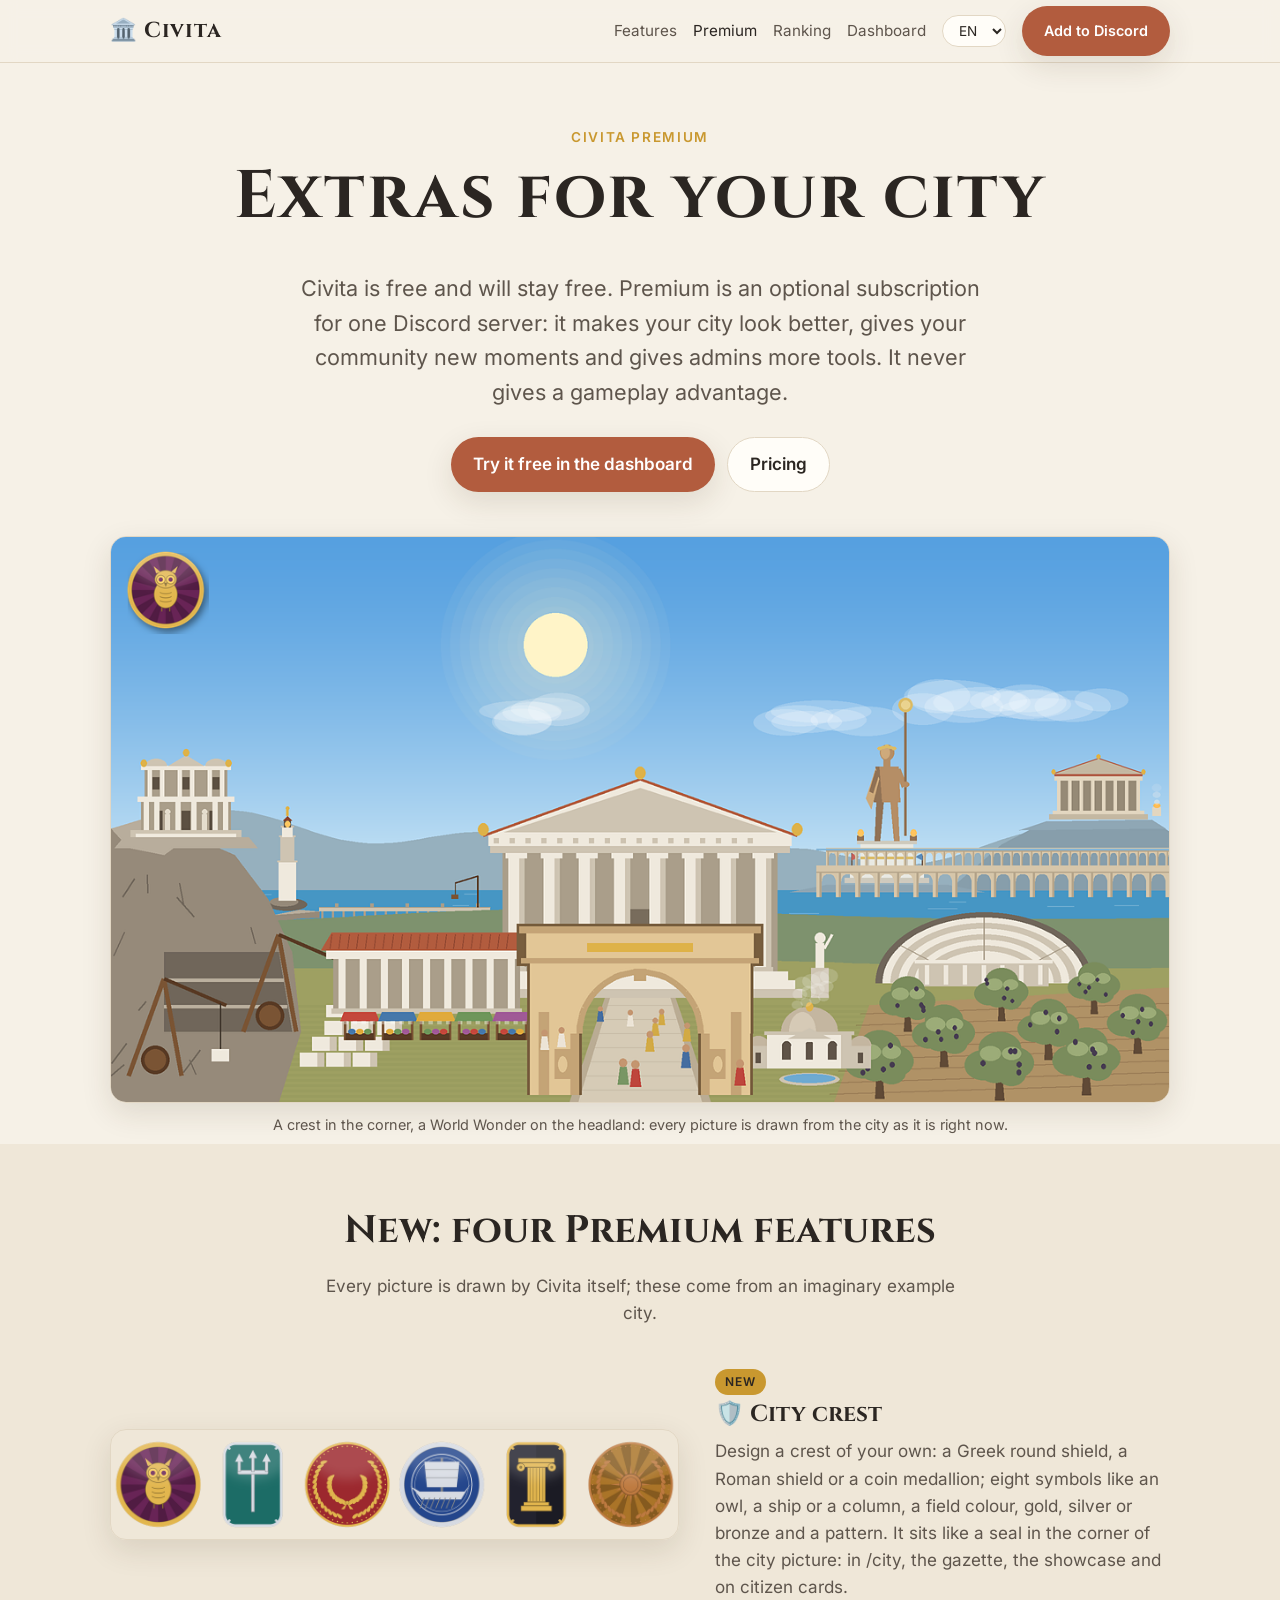
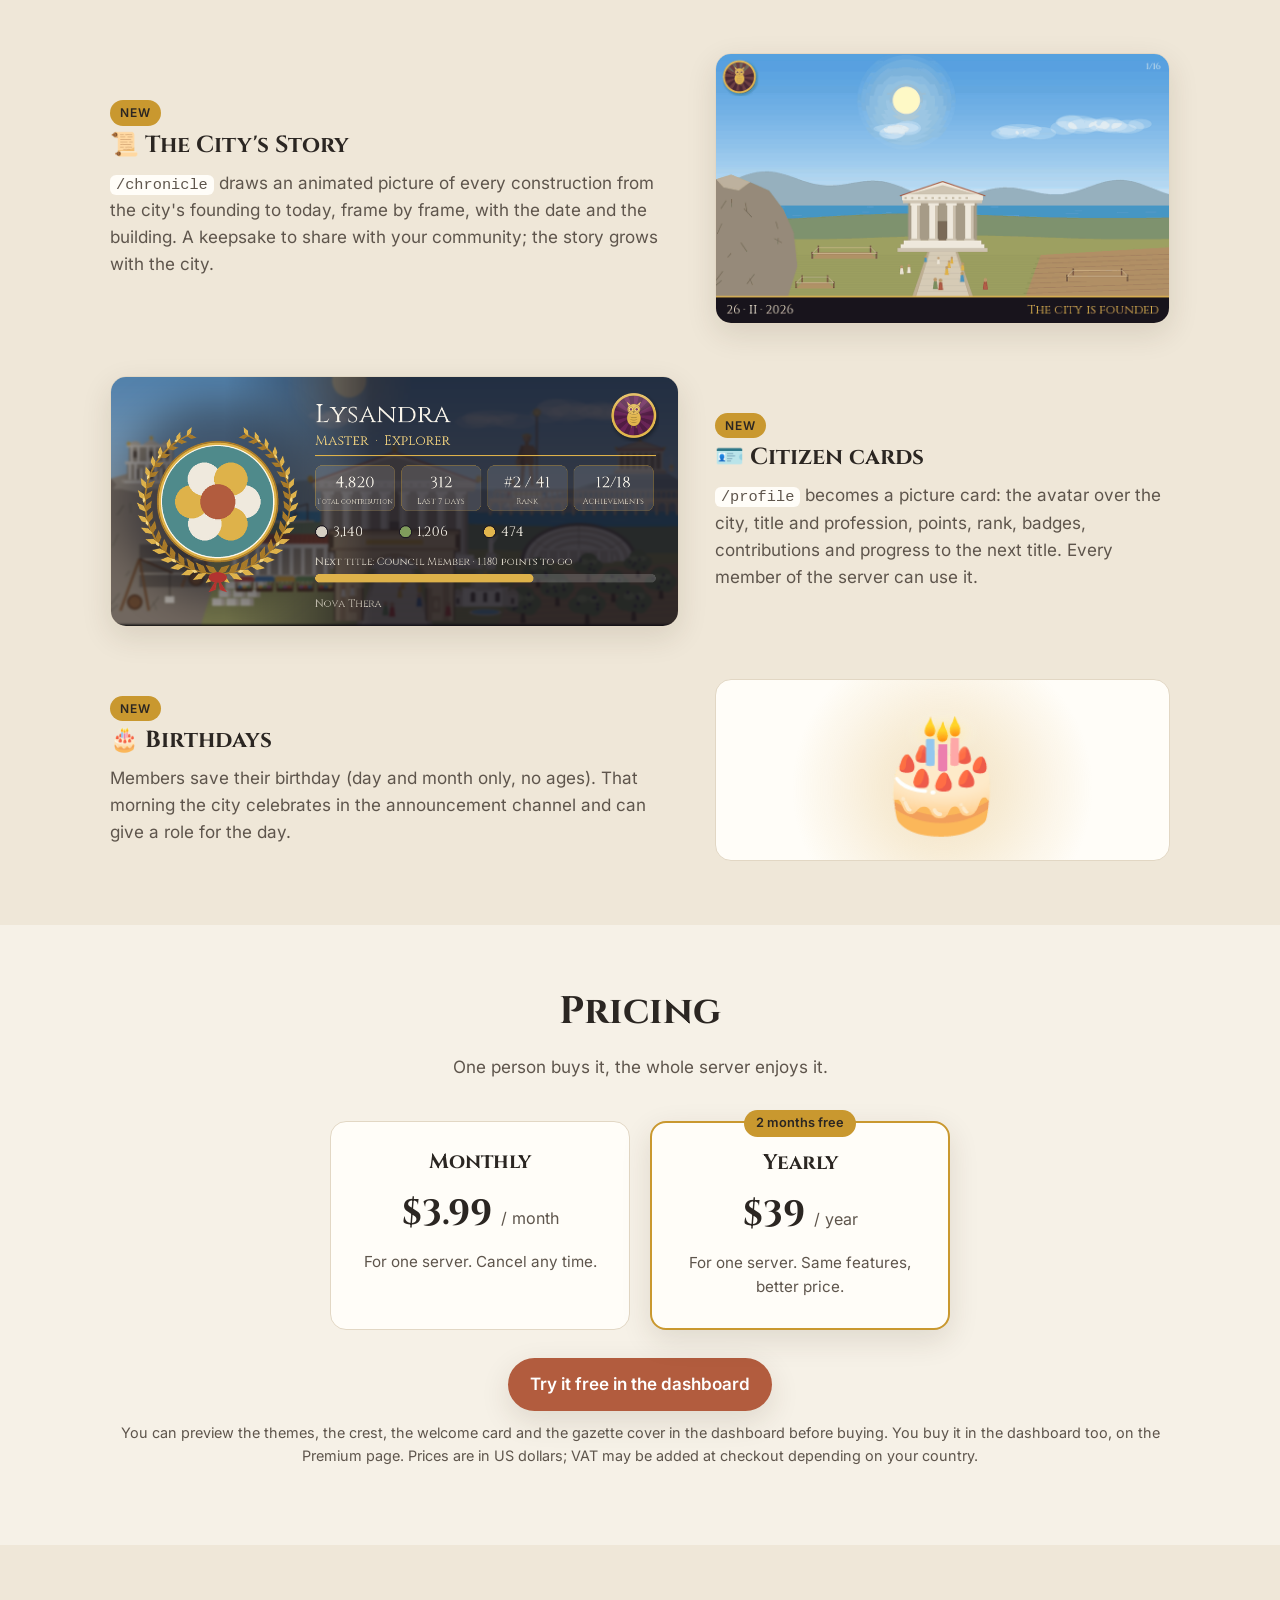
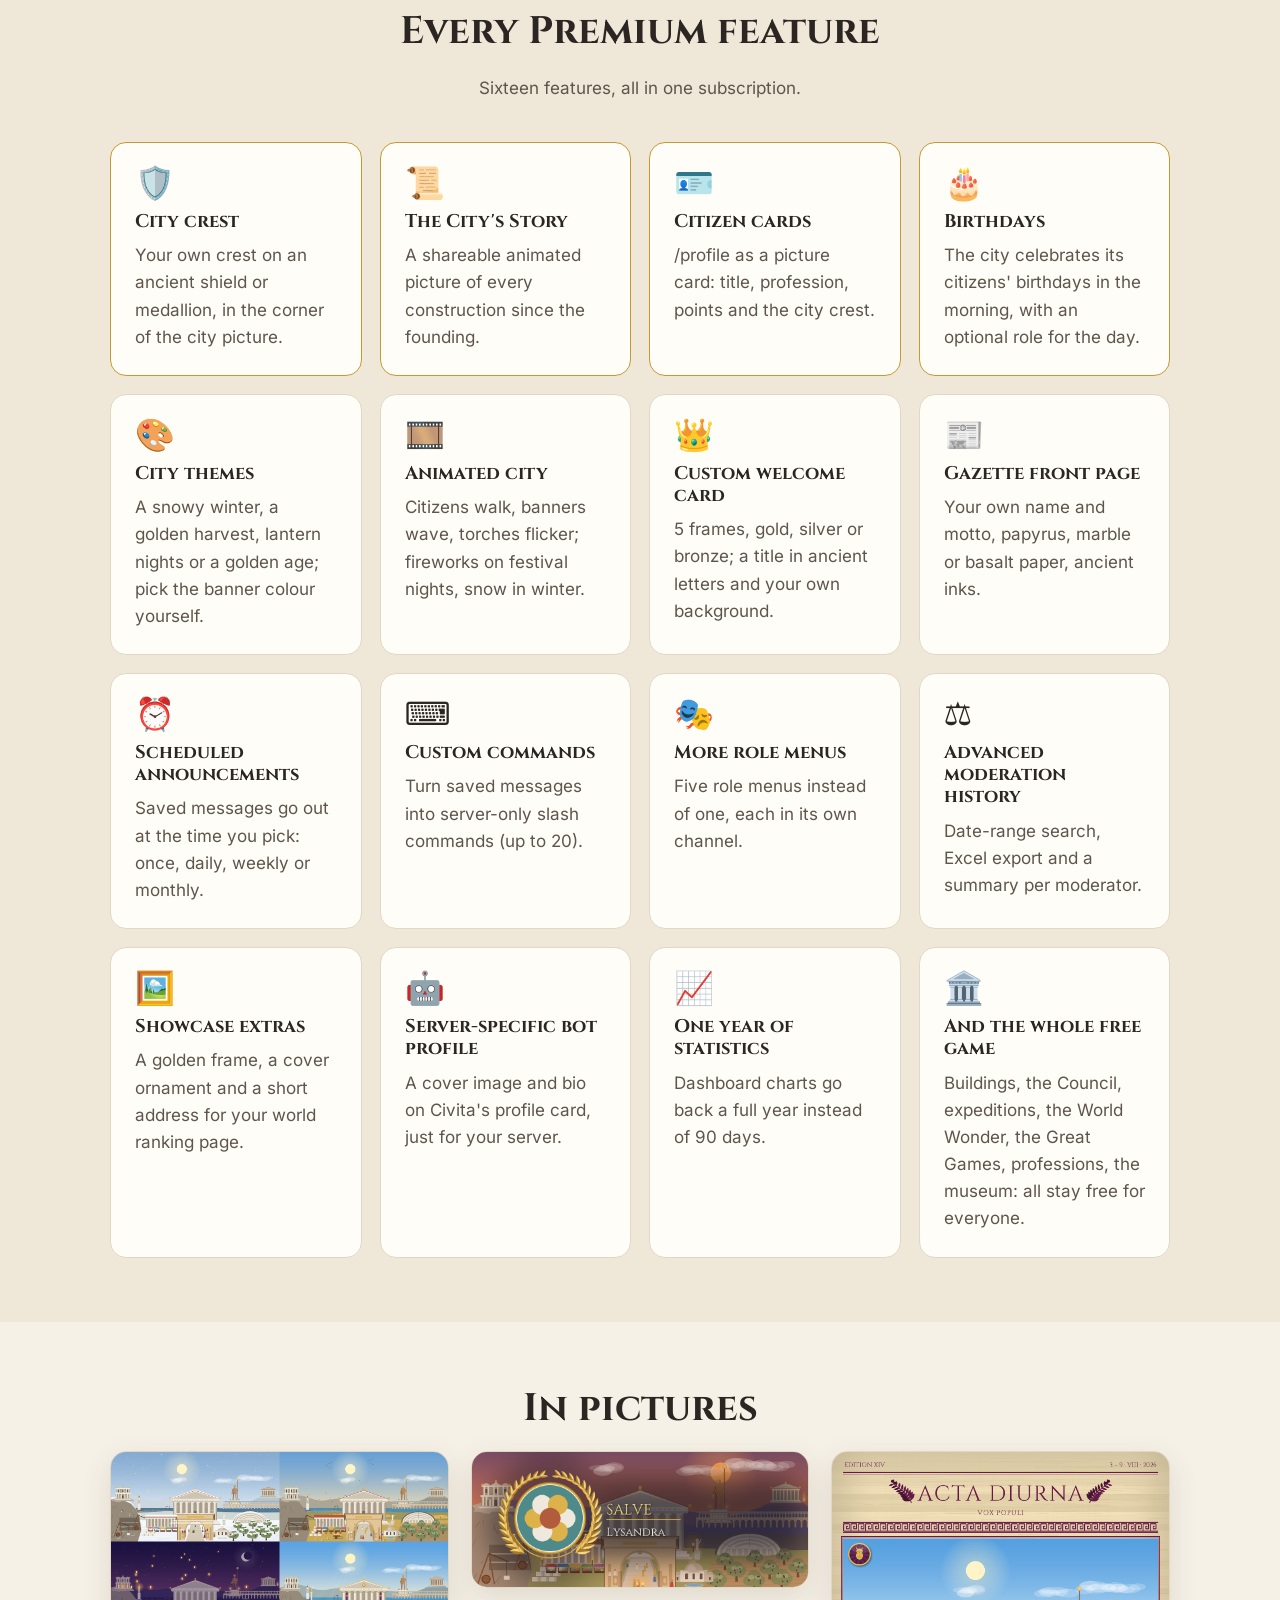
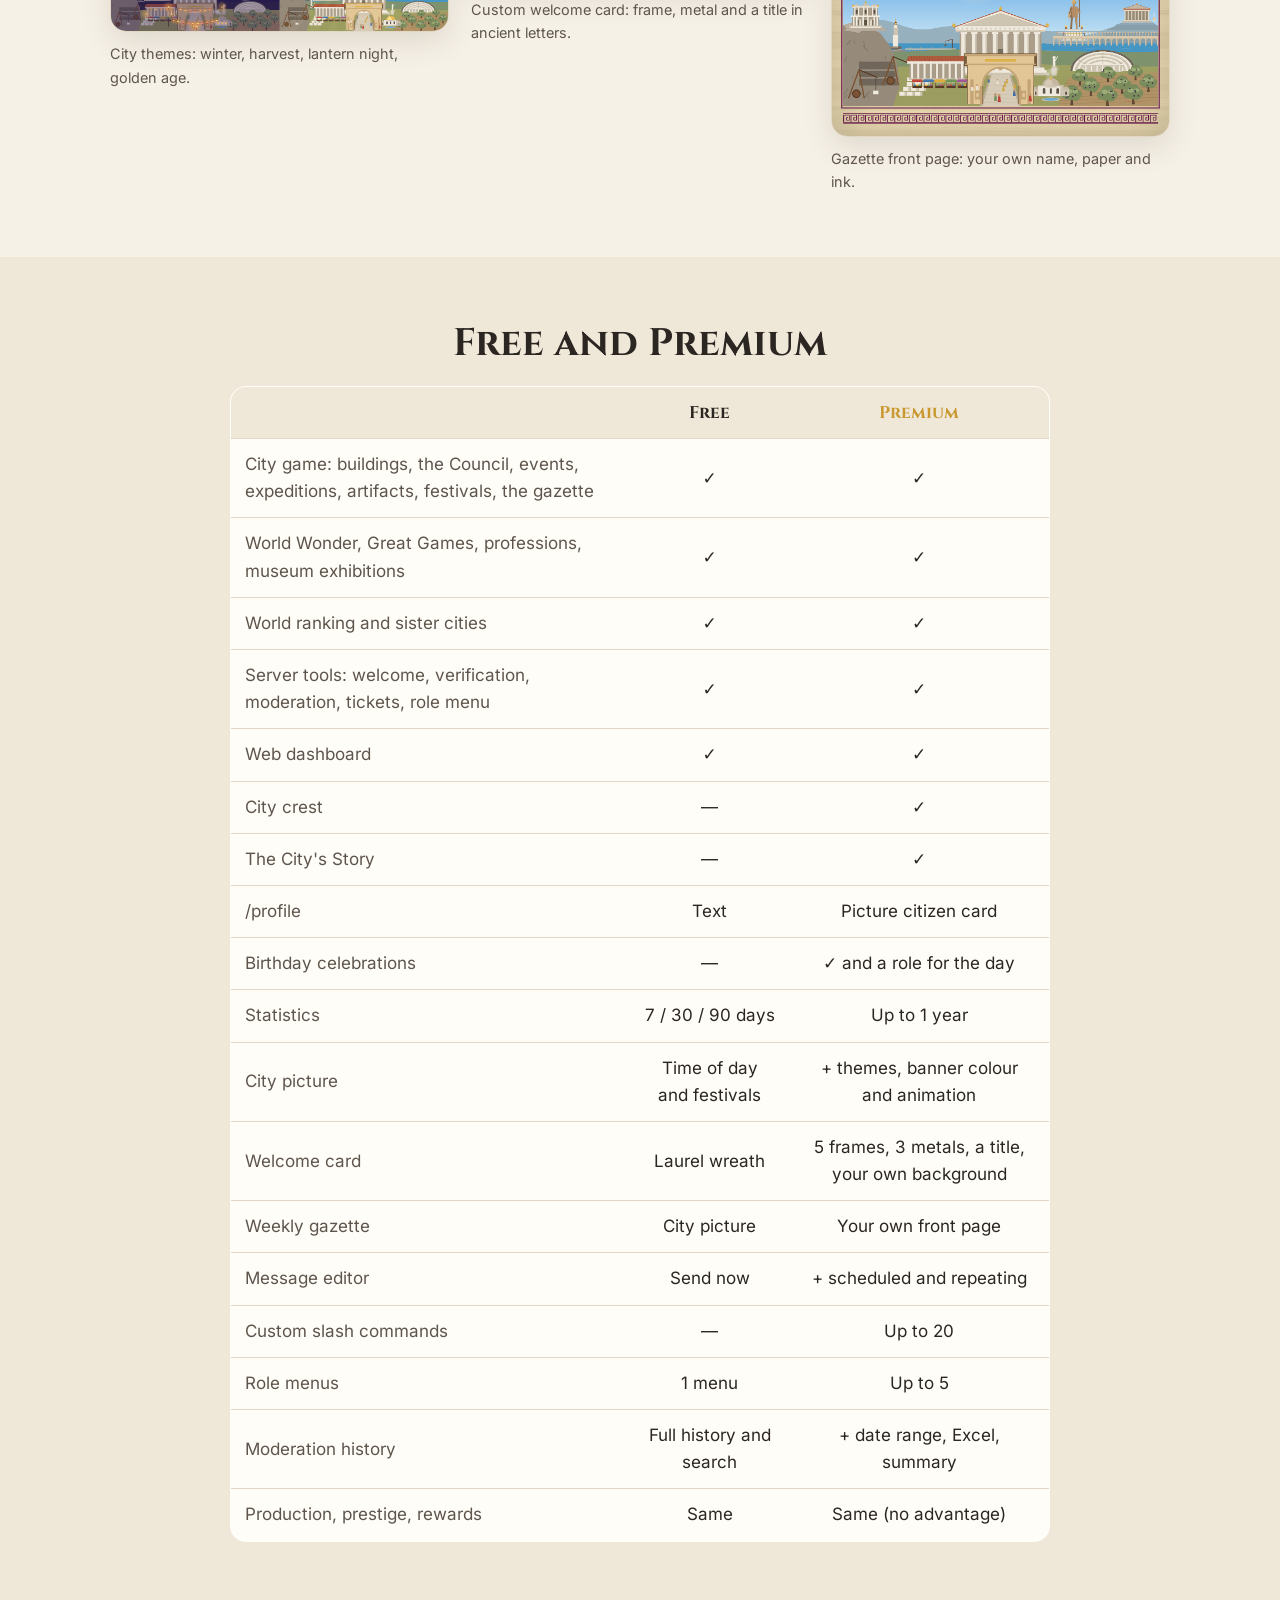
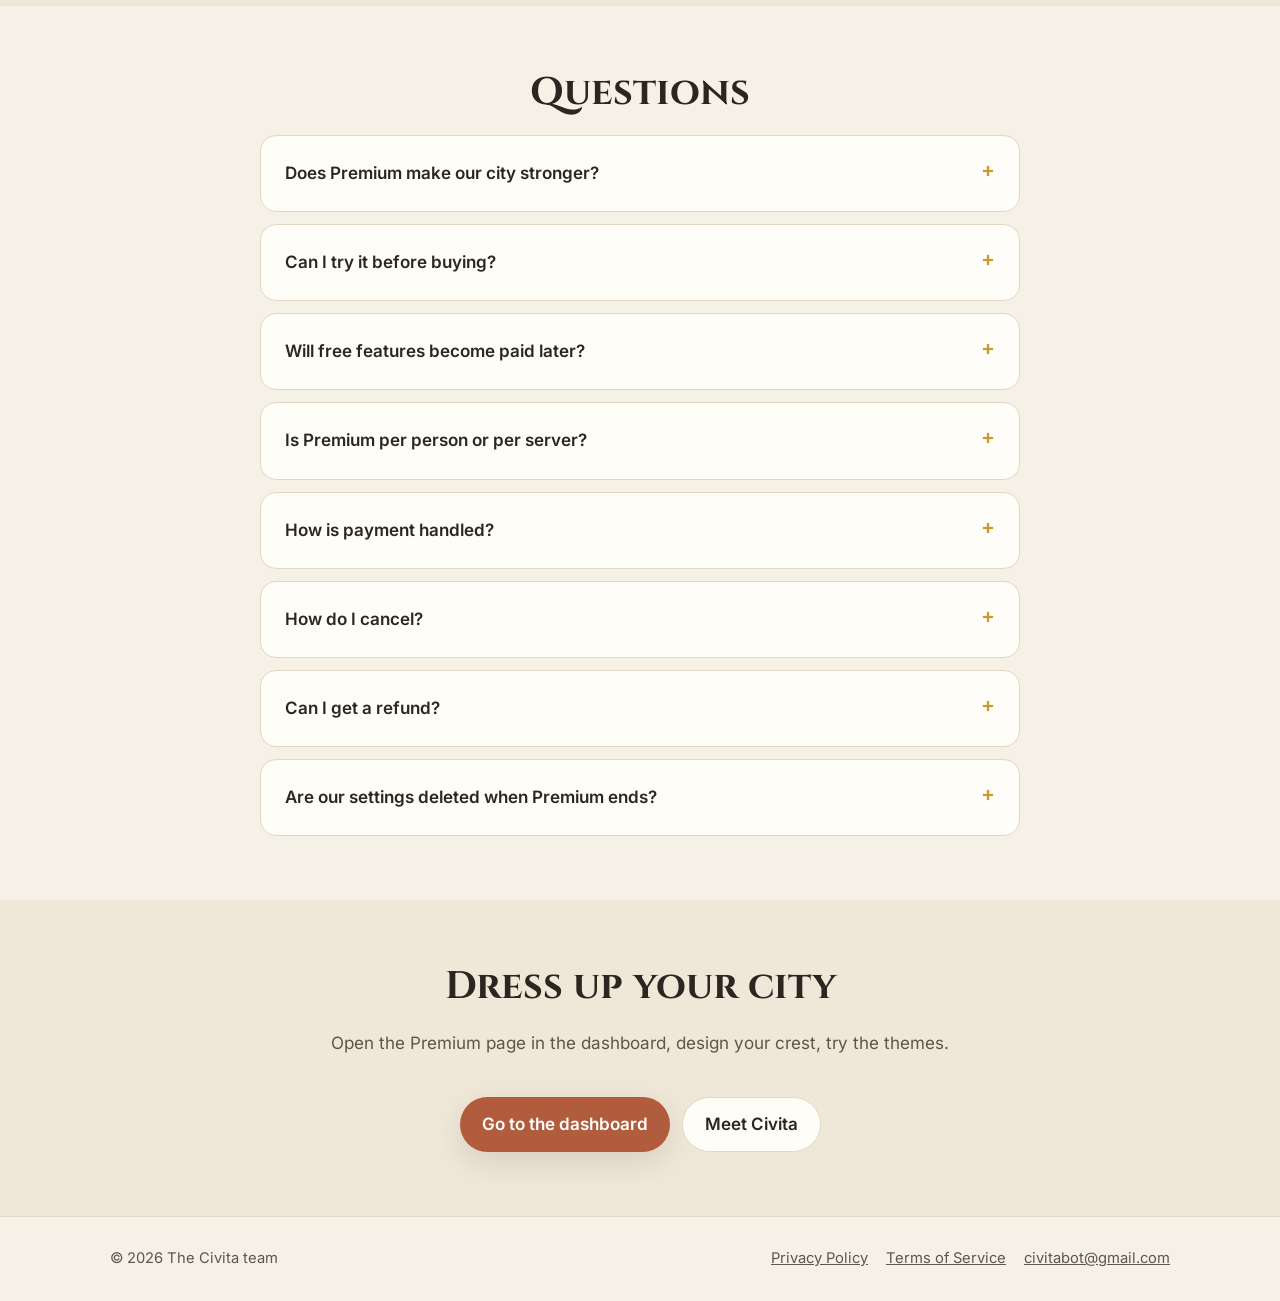
==== commit 68dc7c00: "Premium sayfasi: satis acildi, odeme Polar (site uretecinde de) Co-Authored-By: Claude Opus 5.5 <nor" ====
--- a/premium/index.html
+++ b/premium/index.html
@@ -12,7 +12,7 @@
   <meta name="twitter:card" content="summary_large_image">
   <link rel="canonical" href="https://civita.kenzai.dev/premium/">
   <link rel="icon" href="/favicon.svg" type="image/svg+xml">
-  <link rel="stylesheet" href="/style.css?v=5">
+  <link rel="stylesheet" href="/style.css?v=7">
 </head>
 <body>
   <nav class="nav">
@@ -101,7 +101,7 @@
         </div>
       </div>
       <p class="plans-cta"><a class="btn btn-primary" href="https://civita-panel.kenzai.dev" data-i18n="try">Panelde ücretsiz dene</a></p>
-      <p class="caption center" data-i18n="plans_caption">Temaları, armayı, hoş geldin kartını ve gazete kapağını panelde satın almadan önce deneyebilirsin. Satın alma da panelden yapılır ve çok yakında açılıyor. Fiyatlar ABD doları cinsindendir; ülkene göre ödeme sırasında KDV eklenebilir.</p>
+      <p class="caption center" data-i18n="plans_caption">Temaları, armayı, hoş geldin kartını ve gazete kapağını panelde satın almadan önce deneyebilirsin. Satın alma da panelden, Premium sayfasından yapılır. Fiyatlar ABD doları cinsindendir; ülkene göre ödeme sırasında KDV eklenebilir.</p>
     </div>
   </section>
 
@@ -180,7 +180,7 @@
         <details class="faq-item"><summary data-i18n="faq_try_q">Satın almadan deneyebilir miyim?</summary><p data-i18n="faq_try_a">Evet. Panelin Premium sayfasında temaları, şehir armasını, hoş geldin kartını ve gazete kapağını önizleyebilirsin. Kaydetmek için Premium gerekir.</p></details>
         <details class="faq-item"><summary data-i18n="faq_free_q">Ücretsiz özellikler ileride ücretli olur mu?</summary><p data-i18n="faq_free_a">Hayır. Bugün ücretsiz olan her şey ücretsiz kalır.</p></details>
         <details class="faq-item"><summary data-i18n="faq_server_q">Premium bir kişiye mi, sunucuya mı?</summary><p data-i18n="faq_server_a">Sunucuya. Bir yönetici alır, o sunucudaki herkes faydalanır. Birden çok sunucun varsa her biri için ayrı abonelik gerekir.</p></details>
-        <details class="faq-item"><summary data-i18n="faq_pay_q">Ödeme nasıl alınıyor?</summary><p data-i18n="faq_pay_a">Ödemeleri satıcımız Lemon Squeezy alır (&quot;merchant of record&quot;). Kart bilgilerin onlara gider, Civita&#x27;ya hiç gelmez. Makbuzun e-postayla gelir.</p></details>
+        <details class="faq-item"><summary data-i18n="faq_pay_q">Ödeme nasıl alınıyor?</summary><p data-i18n="faq_pay_a">Ödemeleri satıcımız Polar alır (&quot;merchant of record&quot;). Kart bilgilerin onlara gider, Civita&#x27;ya hiç gelmez. Makbuzun e-postayla gelir.</p></details>
         <details class="faq-item"><summary data-i18n="faq_cancel_q">Nasıl iptal ederim?</summary><p data-i18n="faq_cancel_a">Panelden ya da makbuzundaki linkten istediğin zaman iptal et. Premium, ödediğin sürenin sonuna kadar açık kalır ve yenilenmez.</p></details>
         <details class="faq-item"><summary data-i18n="faq_refund_q">İade alabilir miyim?</summary><p data-i18n="faq_refund_a">Evet. Premium sana göre değilse ilk ödemenden sonraki 14 gün içinde bize e-posta at, tamamını iade edelim.</p></details>
         <details class="faq-item"><summary data-i18n="faq_keep_q">Premium biterse ayarlarımız silinir mi?</summary><p data-i18n="faq_keep_a">Hayır. Arma, tema, kart ve gazete ayarların saklanır; Premium&#x27;u yeniden açtığında hepsi geri gelir.</p></details>
@@ -205,7 +205,7 @@
       </div>
     </div>
   </footer>
-  <script src="/premium/texts.js?v=5"></script>
-  <script src="/site.js?v=5"></script>
+  <script src="/premium/texts.js?v=7"></script>
+  <script src="/site.js?v=7"></script>
 </body>
 </html>
--- a/style.css
+++ b/style.css
@@ -292,6 +292,75 @@
   background: radial-gradient(circle at 50% 60%, rgba(217, 171, 79, 0.35), transparent 60%), var(--card);
 }
 
+/* --- Ana sayfa --- */
+.hero-split { text-align: left; padding: 72px 0 56px; }
+.hero-split .wrap { display: grid; grid-template-columns: minmax(0, 1fr) minmax(0, 1.15fr); gap: 48px; align-items: center; }
+.hero-split h1 { margin: 0 0 12px; }
+.hero-split .tagline { margin: 0 0 28px; max-width: none; }
+.hero-split .actions { justify-content: flex-start; }
+.hero-split figure { margin: 0; }
+.hero-media .shot { box-shadow: 0 30px 80px -30px rgba(217, 171, 79, 0.45), var(--shadow); }
+.chips { list-style: none; padding: 0; margin: 26px 0 0; display: flex; flex-wrap: wrap; gap: 8px; }
+.chips li {
+  font-size: 0.85rem;
+  color: var(--ink-soft);
+  border: 1px solid var(--line);
+  background: var(--card);
+  border-radius: 999px;
+  padding: 5px 12px;
+}
+.chips li::before { content: "✓ "; color: var(--gold); font-weight: 700; }
+.step { position: relative; }
+.step-no {
+  position: absolute;
+  top: 18px;
+  right: 20px;
+  font-family: "Cinzel", Georgia, serif;
+  font-size: 2.2rem;
+  font-weight: 700;
+  color: var(--gold);
+  opacity: 0.35;
+  line-height: 1;
+}
+.showcase .eyebrow { margin-bottom: 4px; }
+.ticks { list-style: none; padding: 0; margin: 16px 0 0; display: grid; gap: 6px; }
+.ticks li { color: var(--ink); }
+.ticks li::before { content: "✓"; color: var(--gold); font-weight: 700; margin-right: 8px; }
+.tiles {
+  display: grid;
+  grid-template-columns: repeat(3, 1fr);
+  gap: 14px;
+  padding: 22px;
+  border-radius: var(--radius);
+  border: 1px solid var(--line);
+  background: radial-gradient(circle at 30% 20%, rgba(217, 171, 79, 0.18), transparent 60%), var(--card);
+}
+.tiles span {
+  display: grid;
+  place-items: center;
+  aspect-ratio: 1;
+  font-size: clamp(2rem, 5vw, 3rem);
+  border-radius: 14px;
+  background: var(--bg-alt);
+  border: 1px solid var(--line);
+}
+.features.compact { grid-template-columns: repeat(auto-fit, minmax(230px, 1fr)); gap: 14px; }
+.features.compact .feature { padding: 18px; }
+.features.compact .feature .icon { font-size: 1.5rem; margin-bottom: 8px; }
+.features.compact .feature h3 { font-size: 1.02rem; }
+.features.compact .feature p { font-size: 0.92rem; }
+.trust { display: grid; grid-template-columns: repeat(auto-fit, minmax(220px, 1fr)); gap: 18px; margin-bottom: 18px; }
+.trust-item { background: var(--card); border: 1px solid var(--line); border-radius: var(--radius); padding: 24px; }
+.trust-item .icon { font-size: 1.8rem; margin-bottom: 10px; }
+.trust-item h3 { font-size: 1.1rem; }
+.trust-item p { margin: 0; color: var(--ink-soft); }
+
+@media (max-width: 900px) {
+  .hero-split { text-align: center; padding-top: 44px; }
+  .hero-split .wrap { grid-template-columns: 1fr; gap: 28px; }
+  .hero-split .actions, .chips { justify-content: center; }
+}
+
 .hidden { display: none !important; }
 
 @media (max-width: 820px) {
@@ -301,6 +370,9 @@
 
 @media (max-width: 640px) {
   .nav a.link { display: none; }
+  .nav .wrap { gap: 10px; }
+  .brand { white-space: nowrap; font-size: 1.15rem; }
+  .nav .btn-small { padding: 7px 12px; font-size: 0.82rem; }
   .hero { padding-top: 40px; }
   section { padding: 48px 0; }
 }
